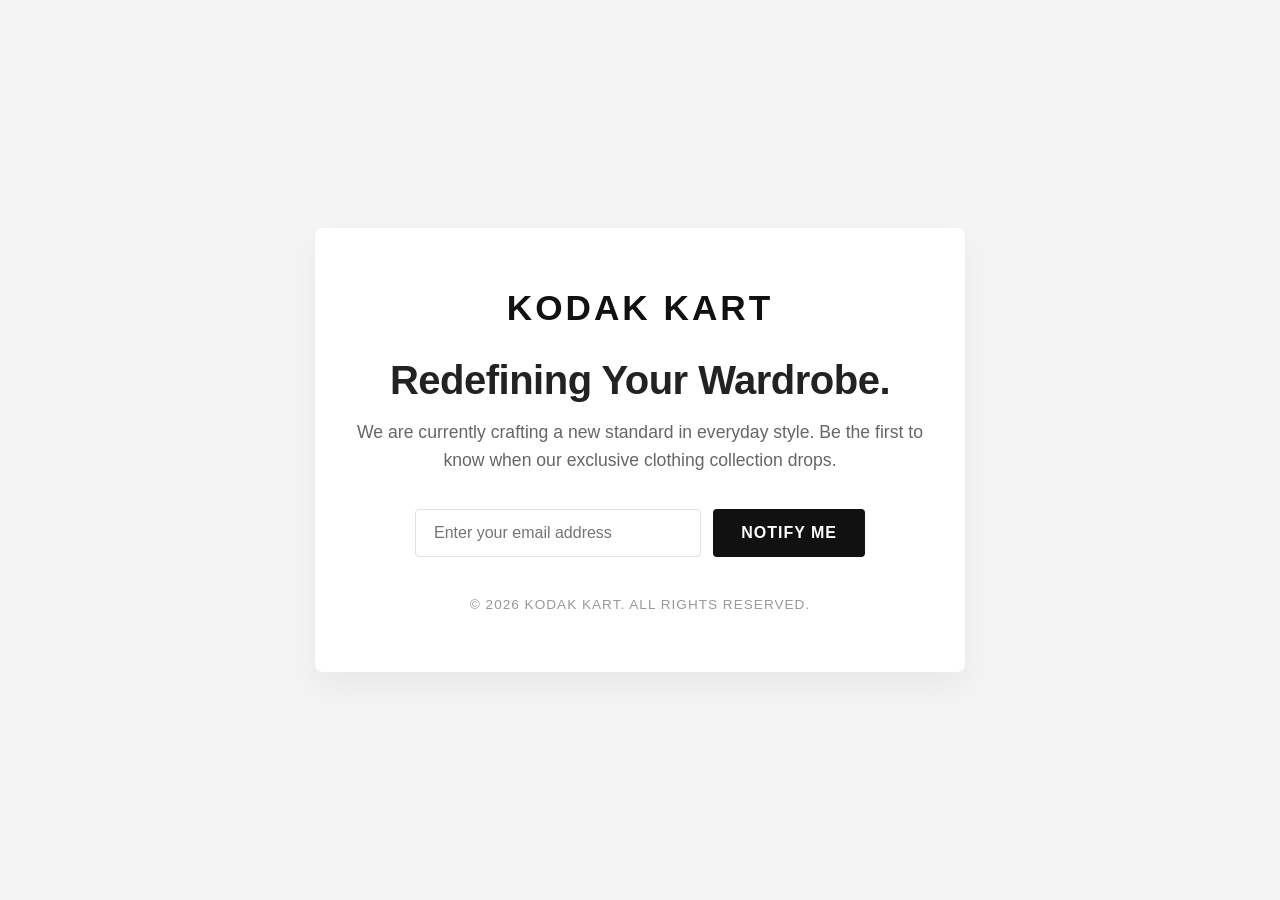
==== index.html @ a5965190 "Change" ====
<!DOCTYPE html>
<html lang="en">
<head>
    <meta charset="UTF-8">
    <meta name="viewport" content="width=device-width, initial-scale=1.0">
    <title>Kodak Kart | Coming Soon</title>
    <style>
        /* CSS Reset & Basics */
        * {
            margin: 0;
            padding: 0;
            box-sizing: border-box;
            font-family: 'Helvetica Neue', Arial, sans-serif;
        }

        body {
            height: 100vh;
            display: flex;
            flex-direction: column;
            justify-content: center;
            align-items: center;
            background-color: #f4f4f4;
            color: #222;
            text-align: center;
            padding: 20px;
        }

        /* Main Container */
        .container {
            max-width: 650px;
            background: #ffffff;
            padding: 60px 40px;
            border-radius: 8px;
            box-shadow: 0 15px 35px rgba(0,0,0,0.05);
        }

        /* Logo Placeholder */
        .logo {
            font-size: 2.2rem;
            font-weight: 800;
            letter-spacing: 3px;
            text-transform: uppercase;
            margin-bottom: 30px;
            color: #111;
        }

        /* Image Logo (Hidden by default until you have one) */
        .logo-img {
            display: none; /* Change to block when logo is ready */
            max-width: 200px;
            margin: 0 auto 30px auto;
        }

        /* Typography */
        h1 {
            font-size: 2.5rem;
            margin-bottom: 15px;
            font-weight: 700;
            letter-spacing: -0.5px;
        }

        p {
            font-size: 1.1rem;
            color: #666;
            line-height: 1.6;
            margin-bottom: 35px;
        }

        /* Notify Form */
        .notify-form {
            display: flex;
            flex-direction: column;
            gap: 12px;
            max-width: 450px;
            margin: 0 auto;
        }

        @media (min-width: 480px) {
            .notify-form {
                flex-direction: row;
            }
        }

        input[type="email"] {
            flex: 1;
            padding: 14px 18px;
            border: 1px solid #e0e0e0;
            border-radius: 4px;
            font-size: 1rem;
            outline: none;
            transition: border-color 0.3s ease;
        }

        input[type="email"]:focus {
            border-color: #111;
        }

        button {
            padding: 14px 28px;
            background-color: #111;
            color: #fff;
            border: none;
            border-radius: 4px;
            font-size: 1rem;
            font-weight: 600;
            cursor: pointer;
            text-transform: uppercase;
            letter-spacing: 1px;
            transition: background-color 0.3s ease, transform 0.1s ease;
        }

        button:hover {
            background-color: #333;
        }
        
        button:active {
            transform: scale(0.98);
        }

        /* Footer/Social */
        .footer {
            margin-top: 40px;
            font-size: 0.85rem;
            color: #999;
            text-transform: uppercase;
            letter-spacing: 1px;
        }
    </style>
</head>
<body>

    <div class="container">
        <!-- Replace the div below with an <img> tag when your logo is ready -->
        <div class="logo">KODAK KART</div>
        <!-- <img src="your-logo.png" alt="Kodak Kart Logo" class="logo-img"> -->
        
        <h1>Redefining Your Wardrobe.</h1>
        <p>We are currently crafting a new standard in everyday style. Be the first to know when our exclusive clothing collection drops.</p>
        
        <form class="notify-form" action="#" method="POST" onsubmit="event.preventDefault(); alert('Thank you! We will notify you when we launch.');">
            <input type="email" placeholder="Enter your email address" required>
            <button type="submit">Notify Me</button>
        </form>
        
        <div class="footer">
            &copy; 2026 Kodak Kart. All rights reserved.
        </div>
    </div>

</body>
</html>
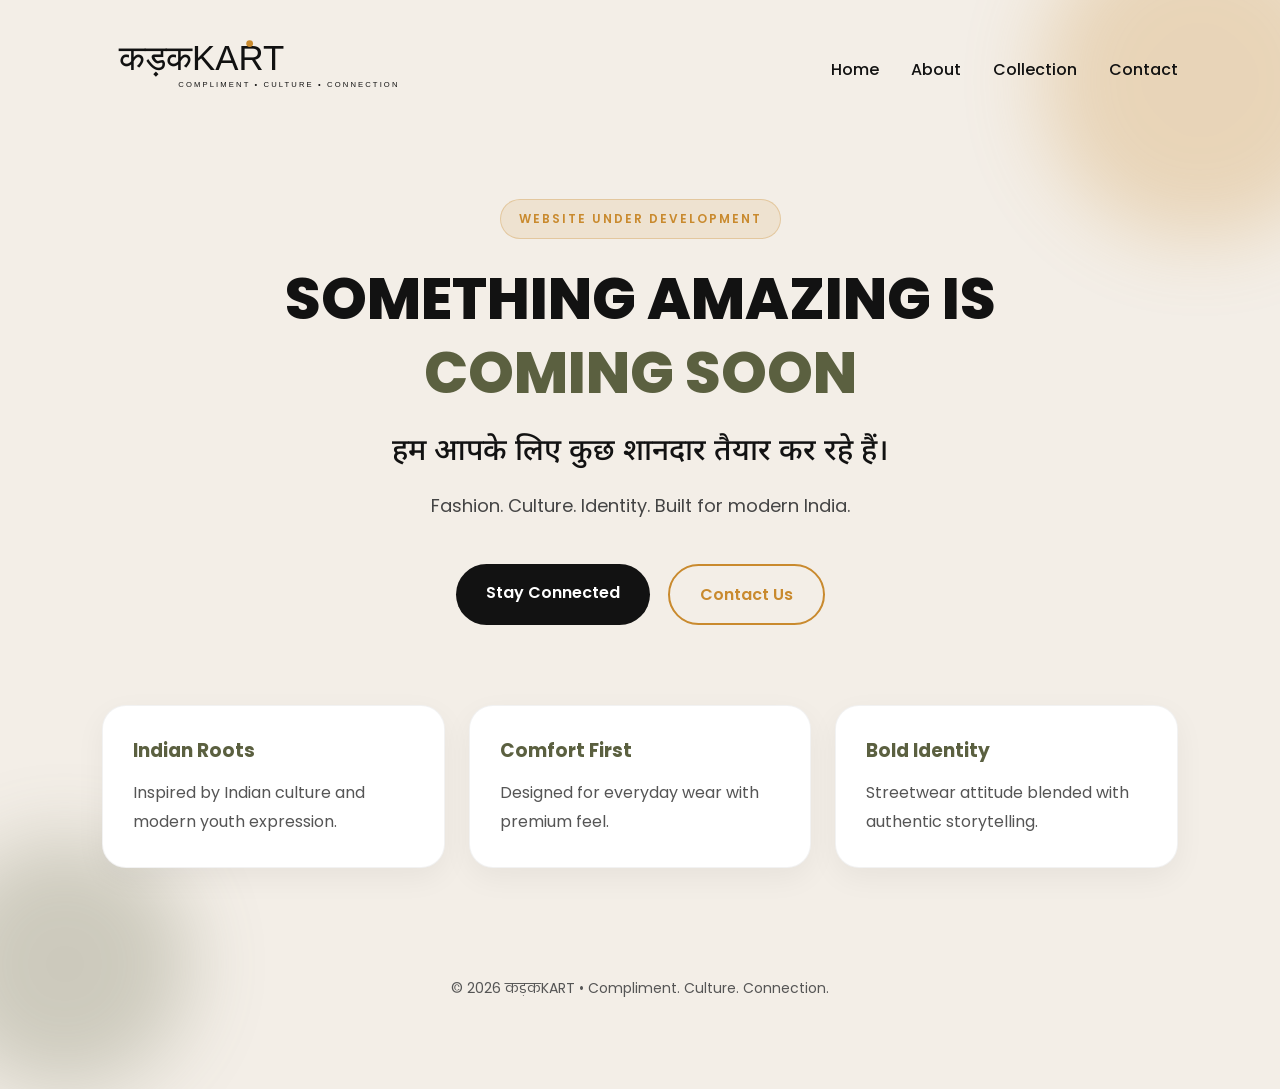
==== commit 0ea1fe12: "Add files via upload" ====
--- a/index.html
+++ b/index.html
@@ -1,151 +1,77 @@
+
 <!DOCTYPE html>
 <html lang="en">
 <head>
-    <meta charset="UTF-8">
-    <meta name="viewport" content="width=device-width, initial-scale=1.0">
-    <title>Kodak Kart | Coming Soon</title>
-    <style>
-        /* CSS Reset & Basics */
-        * {
-            margin: 0;
-            padding: 0;
-            box-sizing: border-box;
-            font-family: 'Helvetica Neue', Arial, sans-serif;
-        }
-
-        body {
-            height: 100vh;
-            display: flex;
-            flex-direction: column;
-            justify-content: center;
-            align-items: center;
-            background-color: #f4f4f4;
-            color: #222;
-            text-align: center;
-            padding: 20px;
-        }
-
-        /* Main Container */
-        .container {
-            max-width: 650px;
-            background: #ffffff;
-            padding: 60px 40px;
-            border-radius: 8px;
-            box-shadow: 0 15px 35px rgba(0,0,0,0.05);
-        }
-
-        /* Logo Placeholder */
-        .logo {
-            font-size: 2.2rem;
-            font-weight: 800;
-            letter-spacing: 3px;
-            text-transform: uppercase;
-            margin-bottom: 30px;
-            color: #111;
-        }
-
-        /* Image Logo (Hidden by default until you have one) */
-        .logo-img {
-            display: none; /* Change to block when logo is ready */
-            max-width: 200px;
-            margin: 0 auto 30px auto;
-        }
-
-        /* Typography */
-        h1 {
-            font-size: 2.5rem;
-            margin-bottom: 15px;
-            font-weight: 700;
-            letter-spacing: -0.5px;
-        }
-
-        p {
-            font-size: 1.1rem;
-            color: #666;
-            line-height: 1.6;
-            margin-bottom: 35px;
-        }
-
-        /* Notify Form */
-        .notify-form {
-            display: flex;
-            flex-direction: column;
-            gap: 12px;
-            max-width: 450px;
-            margin: 0 auto;
-        }
-
-        @media (min-width: 480px) {
-            .notify-form {
-                flex-direction: row;
-            }
-        }
-
-        input[type="email"] {
-            flex: 1;
-            padding: 14px 18px;
-            border: 1px solid #e0e0e0;
-            border-radius: 4px;
-            font-size: 1rem;
-            outline: none;
-            transition: border-color 0.3s ease;
-        }
-
-        input[type="email"]:focus {
-            border-color: #111;
-        }
-
-        button {
-            padding: 14px 28px;
-            background-color: #111;
-            color: #fff;
-            border: none;
-            border-radius: 4px;
-            font-size: 1rem;
-            font-weight: 600;
-            cursor: pointer;
-            text-transform: uppercase;
-            letter-spacing: 1px;
-            transition: background-color 0.3s ease, transform 0.1s ease;
-        }
-
-        button:hover {
-            background-color: #333;
-        }
-        
-        button:active {
-            transform: scale(0.98);
-        }
-
-        /* Footer/Social */
-        .footer {
-            margin-top: 40px;
-            font-size: 0.85rem;
-            color: #999;
-            text-transform: uppercase;
-            letter-spacing: 1px;
-        }
-    </style>
+    <meta charset="UTF-8" />
+    <meta name="viewport" content="width=device-width, initial-scale=1.0"/>
+    <title>कड़कKART | Coming Soon</title>
+    <link rel="stylesheet" href="style.css"/>
+    <link rel="preconnect" href="https://fonts.googleapis.com">
+    <link rel="preconnect" href="https://fonts.gstatic.com" crossorigin>
+    <link href="https://fonts.googleapis.com/css2?family=Poppins:wght@300;400;500;600;700;800&family=Noto+Sans+Devanagari:wght@400;500;700&display=swap" rel="stylesheet">
 </head>
 <body>
 
-    <div class="container">
-        <!-- Replace the div below with an <img> tag when your logo is ready -->
-        <div class="logo">KODAK KART</div>
-        <!-- <img src="your-logo.png" alt="Kodak Kart Logo" class="logo-img"> -->
-        
-        <h1>Redefining Your Wardrobe.</h1>
-        <p>We are currently crafting a new standard in everyday style. Be the first to know when our exclusive clothing collection drops.</p>
-        
-        <form class="notify-form" action="#" method="POST" onsubmit="event.preventDefault(); alert('Thank you! We will notify you when we launch.');">
-            <input type="email" placeholder="Enter your email address" required>
-            <button type="submit">Notify Me</button>
-        </form>
-        
-        <div class="footer">
-            &copy; 2026 Kodak Kart. All rights reserved.
+    <div class="bg-circle one"></div>
+    <div class="bg-circle two"></div>
+
+    <header>
+        <div class="logo-area">
+            <img src="logo.svg" alt="KadakKart Logo" class="logo">
         </div>
-    </div>
+
+        <nav>
+            <a href="#">Home</a>
+            <a href="#">About</a>
+            <a href="#">Collection</a>
+            <a href="#">Contact</a>
+        </nav>
+    </header>
+
+    <main class="hero">
+
+        <div class="badge">WEBSITE UNDER DEVELOPMENT</div>
+
+        <h1>
+            SOMETHING AMAZING IS
+            <span>COMING SOON</span>
+        </h1>
+
+        <p class="hindi">
+            हम आपके लिए कुछ शानदार तैयार कर रहे हैं।
+        </p>
+
+        <p class="subtext">
+            Fashion. Culture. Identity. Built for modern India.
+        </p>
+
+        <div class="cta-group">
+            <a href="#" class="btn-primary">Stay Connected</a>
+            <a href="mailto:hello@kadakkart.com" class="btn-secondary">Contact Us</a>
+        </div>
+
+        <section class="features">
+            <div class="feature-card">
+                <h3>Indian Roots</h3>
+                <p>Inspired by Indian culture and modern youth expression.</p>
+            </div>
+
+            <div class="feature-card">
+                <h3>Comfort First</h3>
+                <p>Designed for everyday wear with premium feel.</p>
+            </div>
+
+            <div class="feature-card">
+                <h3>Bold Identity</h3>
+                <p>Streetwear attitude blended with authentic storytelling.</p>
+            </div>
+        </section>
+
+    </main>
+
+    <footer>
+        © 2026 कड़कKART • Compliment. Culture. Connection.
+    </footer>
 
 </body>
 </html>
--- a/style.css
+++ b/style.css
@@ -0,0 +1,237 @@
+
+:root{
+    --cream:#F3EEE7;
+    --black:#121212;
+    --gold:#C98A2E;
+    --olive:#5B6040;
+    --sand:#D9BE97;
+    --soft:#E8DDD1;
+}
+
+*{
+    margin:0;
+    padding:0;
+    box-sizing:border-box;
+}
+
+body{
+    font-family:'Poppins', sans-serif;
+    background:var(--cream);
+    color:var(--black);
+    min-height:100vh;
+    overflow-x:hidden;
+    position:relative;
+}
+
+.bg-circle{
+    position:absolute;
+    border-radius:50%;
+    filter:blur(40px);
+    opacity:0.25;
+    z-index:0;
+}
+
+.one{
+    width:320px;
+    height:320px;
+    background:var(--gold);
+    top:-80px;
+    right:-80px;
+}
+
+.two{
+    width:250px;
+    height:250px;
+    background:var(--olive);
+    bottom:-60px;
+    left:-60px;
+}
+
+header{
+    width:100%;
+    padding:30px 8%;
+    display:flex;
+    justify-content:space-between;
+    align-items:center;
+    position:relative;
+    z-index:2;
+}
+
+.logo{
+    height:72px;
+}
+
+nav{
+    display:flex;
+    gap:32px;
+}
+
+nav a{
+    text-decoration:none;
+    color:var(--black);
+    font-weight:500;
+    transition:0.3s;
+}
+
+nav a:hover{
+    color:var(--gold);
+}
+
+.hero{
+    position:relative;
+    z-index:2;
+    text-align:center;
+    padding:60px 8% 80px;
+}
+
+.badge{
+    display:inline-block;
+    padding:10px 18px;
+    background:rgba(201,138,46,0.12);
+    border:1px solid rgba(201,138,46,0.3);
+    border-radius:999px;
+    color:var(--gold);
+    letter-spacing:2px;
+    font-size:12px;
+    font-weight:600;
+    margin-bottom:28px;
+}
+
+.hero h1{
+    font-size:58px;
+    line-height:1.1;
+    font-weight:800;
+    max-width:900px;
+    margin:auto;
+}
+
+.hero h1 span{
+    display:block;
+    color:var(--olive);
+    margin-top:10px;
+}
+
+.hindi{
+    margin-top:28px;
+    font-family:'Noto Sans Devanagari', sans-serif;
+    font-size:30px;
+    font-weight:500;
+}
+
+.subtext{
+    max-width:700px;
+    margin:18px auto 0;
+    font-size:18px;
+    color:#444;
+    line-height:1.8;
+}
+
+.cta-group{
+    margin-top:42px;
+    display:flex;
+    justify-content:center;
+    gap:18px;
+    flex-wrap:wrap;
+}
+
+.btn-primary,
+.btn-secondary{
+    padding:16px 30px;
+    border-radius:999px;
+    text-decoration:none;
+    font-weight:600;
+    transition:0.3s;
+}
+
+.btn-primary{
+    background:var(--black);
+    color:white;
+}
+
+.btn-primary:hover{
+    transform:translateY(-2px);
+}
+
+.btn-secondary{
+    border:2px solid var(--gold);
+    color:var(--gold);
+}
+
+.btn-secondary:hover{
+    background:var(--gold);
+    color:white;
+}
+
+.features{
+    margin-top:80px;
+    display:grid;
+    grid-template-columns:repeat(auto-fit,minmax(240px,1fr));
+    gap:24px;
+}
+
+.feature-card{
+    background:white;
+    border:1px solid rgba(0,0,0,0.05);
+    border-radius:24px;
+    padding:30px;
+    text-align:left;
+    box-shadow:0 10px 30px rgba(0,0,0,0.05);
+}
+
+.feature-card h3{
+    margin-bottom:14px;
+    color:var(--olive);
+}
+
+.feature-card p{
+    line-height:1.8;
+    color:#555;
+}
+
+footer{
+    padding:30px;
+    text-align:center;
+    font-size:14px;
+    color:#555;
+}
+
+@media(max-width:900px){
+
+    header{
+        flex-direction:column;
+        gap:20px;
+    }
+
+    nav{
+        flex-wrap:wrap;
+        justify-content:center;
+        gap:18px;
+    }
+
+    .hero h1{
+        font-size:42px;
+    }
+
+    .hindi{
+        font-size:24px;
+    }
+}
+
+@media(max-width:600px){
+
+    .hero h1{
+        font-size:34px;
+    }
+
+    .logo{
+        height:60px;
+    }
+
+    .subtext{
+        font-size:16px;
+    }
+
+    .hindi{
+        font-size:20px;
+    }
+}
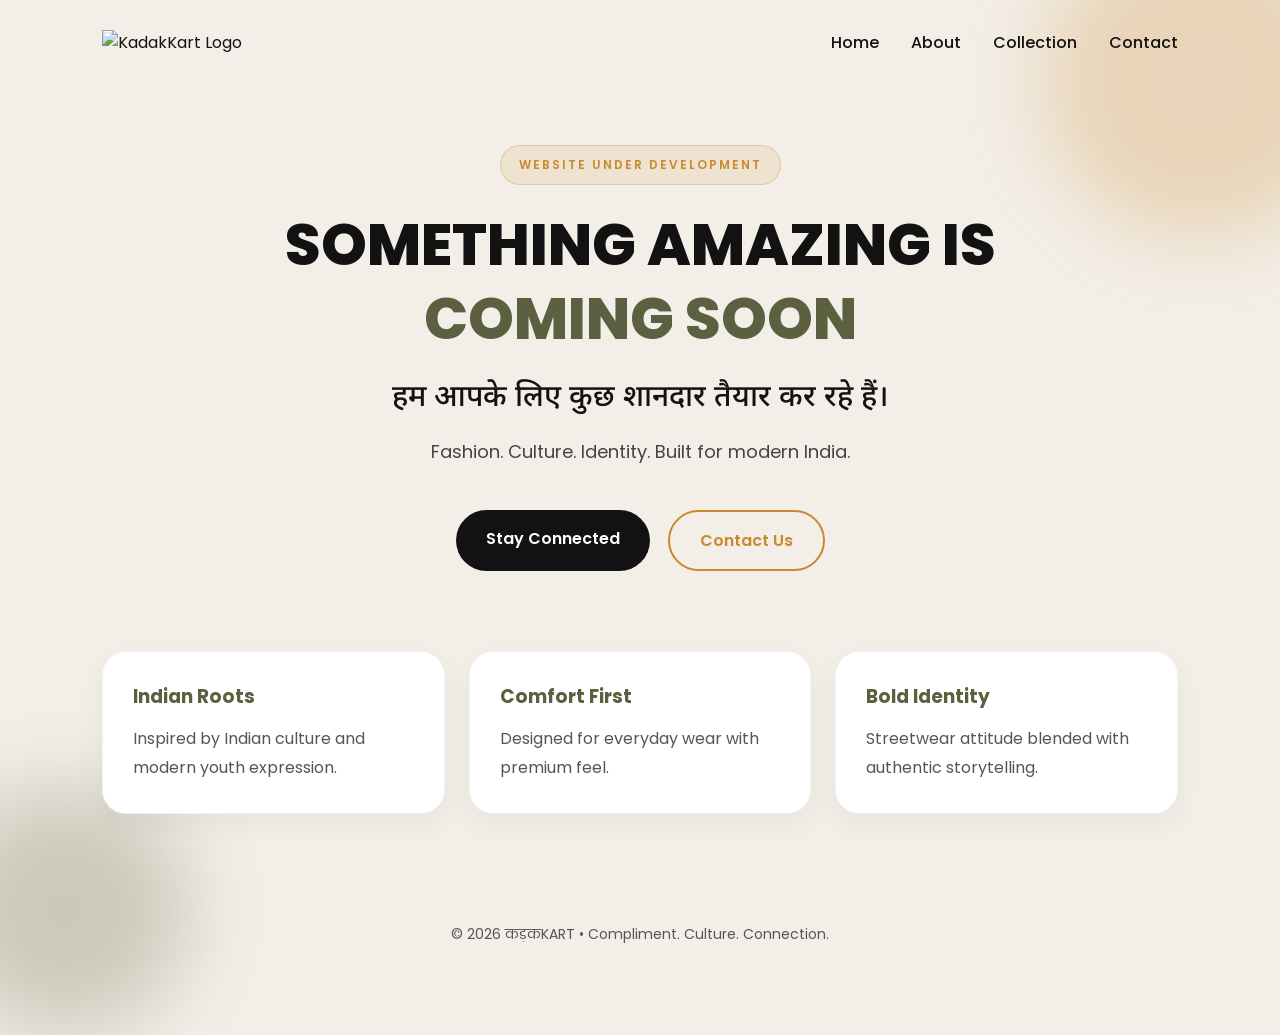
==== commit 7e0f881c: "Logo change" ====
--- a/index.html
+++ b/index.html
@@ -17,7 +17,7 @@
 
     <header>
         <div class="logo-area">
-            <img src="logo.svg" alt="KadakKart Logo" class="logo">
+            <img src="logo.PNG" alt="KadakKart Logo" class="logo">
         </div>
 
         <nav>
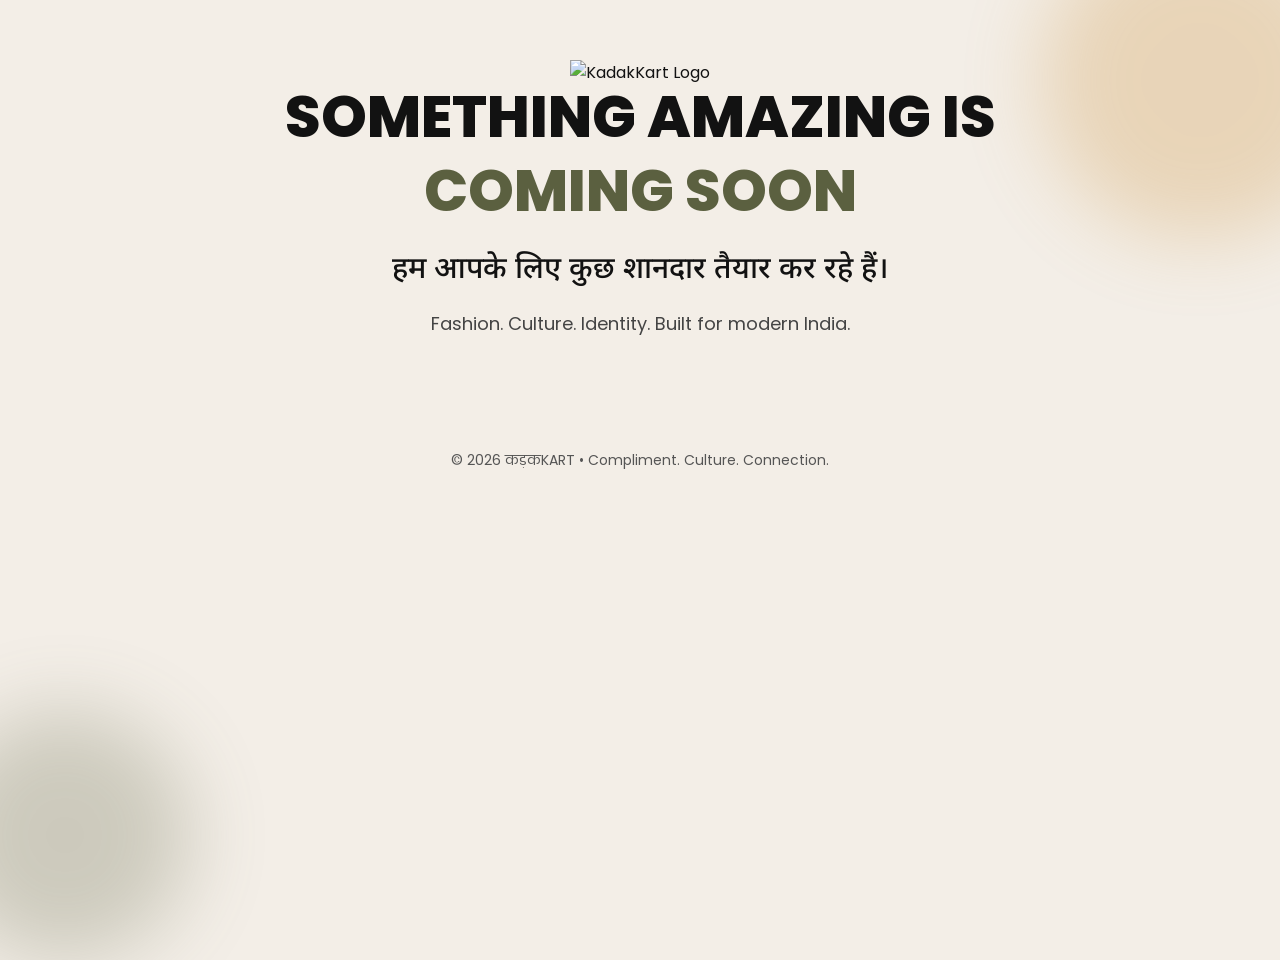
==== commit 260c2b36: "Refactor index.html to simplify structure" ====
--- a/index.html
+++ b/index.html
@@ -1,71 +1,43 @@
-
 <!DOCTYPE html>
 <html lang="en">
 <head>
     <meta charset="UTF-8" />
     <meta name="viewport" content="width=device-width, initial-scale=1.0"/>
     <title>कड़कKART | Coming Soon</title>
+
     <link rel="stylesheet" href="style.css"/>
+
     <link rel="preconnect" href="https://fonts.googleapis.com">
     <link rel="preconnect" href="https://fonts.gstatic.com" crossorigin>
+
     <link href="https://fonts.googleapis.com/css2?family=Poppins:wght@300;400;500;600;700;800&family=Noto+Sans+Devanagari:wght@400;500;700&display=swap" rel="stylesheet">
 </head>
+
 <body>
 
     <div class="bg-circle one"></div>
     <div class="bg-circle two"></div>
 
-    <header>
-        <div class="logo-area">
-            <img src="logo.PNG" alt="KadakKart Logo" class="logo">
-        </div>
-
-        <nav>
-            <a href="#">Home</a>
-            <a href="#">About</a>
-            <a href="#">Collection</a>
-            <a href="#">Contact</a>
-        </nav>
-    </header>
-
     <main class="hero">
 
-        <div class="badge">WEBSITE UNDER DEVELOPMENT</div>
+        <img src="Logo(1).png" alt="KadakKart Logo" class="logo">
 
-        <h1>
-            SOMETHING AMAZING IS
-            <span>COMING SOON</span>
-        </h1>
+        <div class="content">
 
-        <p class="hindi">
-            हम आपके लिए कुछ शानदार तैयार कर रहे हैं।
-        </p>
+            <h1>
+                SOMETHING AMAZING IS
+                <span>COMING SOON</span>
+            </h1>
 
-        <p class="subtext">
-            Fashion. Culture. Identity. Built for modern India.
-        </p>
+            <p class="hindi">
+                हम आपके लिए कुछ शानदार तैयार कर रहे हैं।
+            </p>
 
-        <div class="cta-group">
-            <a href="#" class="btn-primary">Stay Connected</a>
-            <a href="mailto:hello@kadakkart.com" class="btn-secondary">Contact Us</a>
+            <p class="subtext">
+                Fashion. Culture. Identity. Built for modern India.
+            </p>
+
         </div>
-
-        <section class="features">
-            <div class="feature-card">
-                <h3>Indian Roots</h3>
-                <p>Inspired by Indian culture and modern youth expression.</p>
-            </div>
-
-            <div class="feature-card">
-                <h3>Comfort First</h3>
-                <p>Designed for everyday wear with premium feel.</p>
-            </div>
-
-            <div class="feature-card">
-                <h3>Bold Identity</h3>
-                <p>Streetwear attitude blended with authentic storytelling.</p>
-            </div>
-        </section>
 
     </main>
 
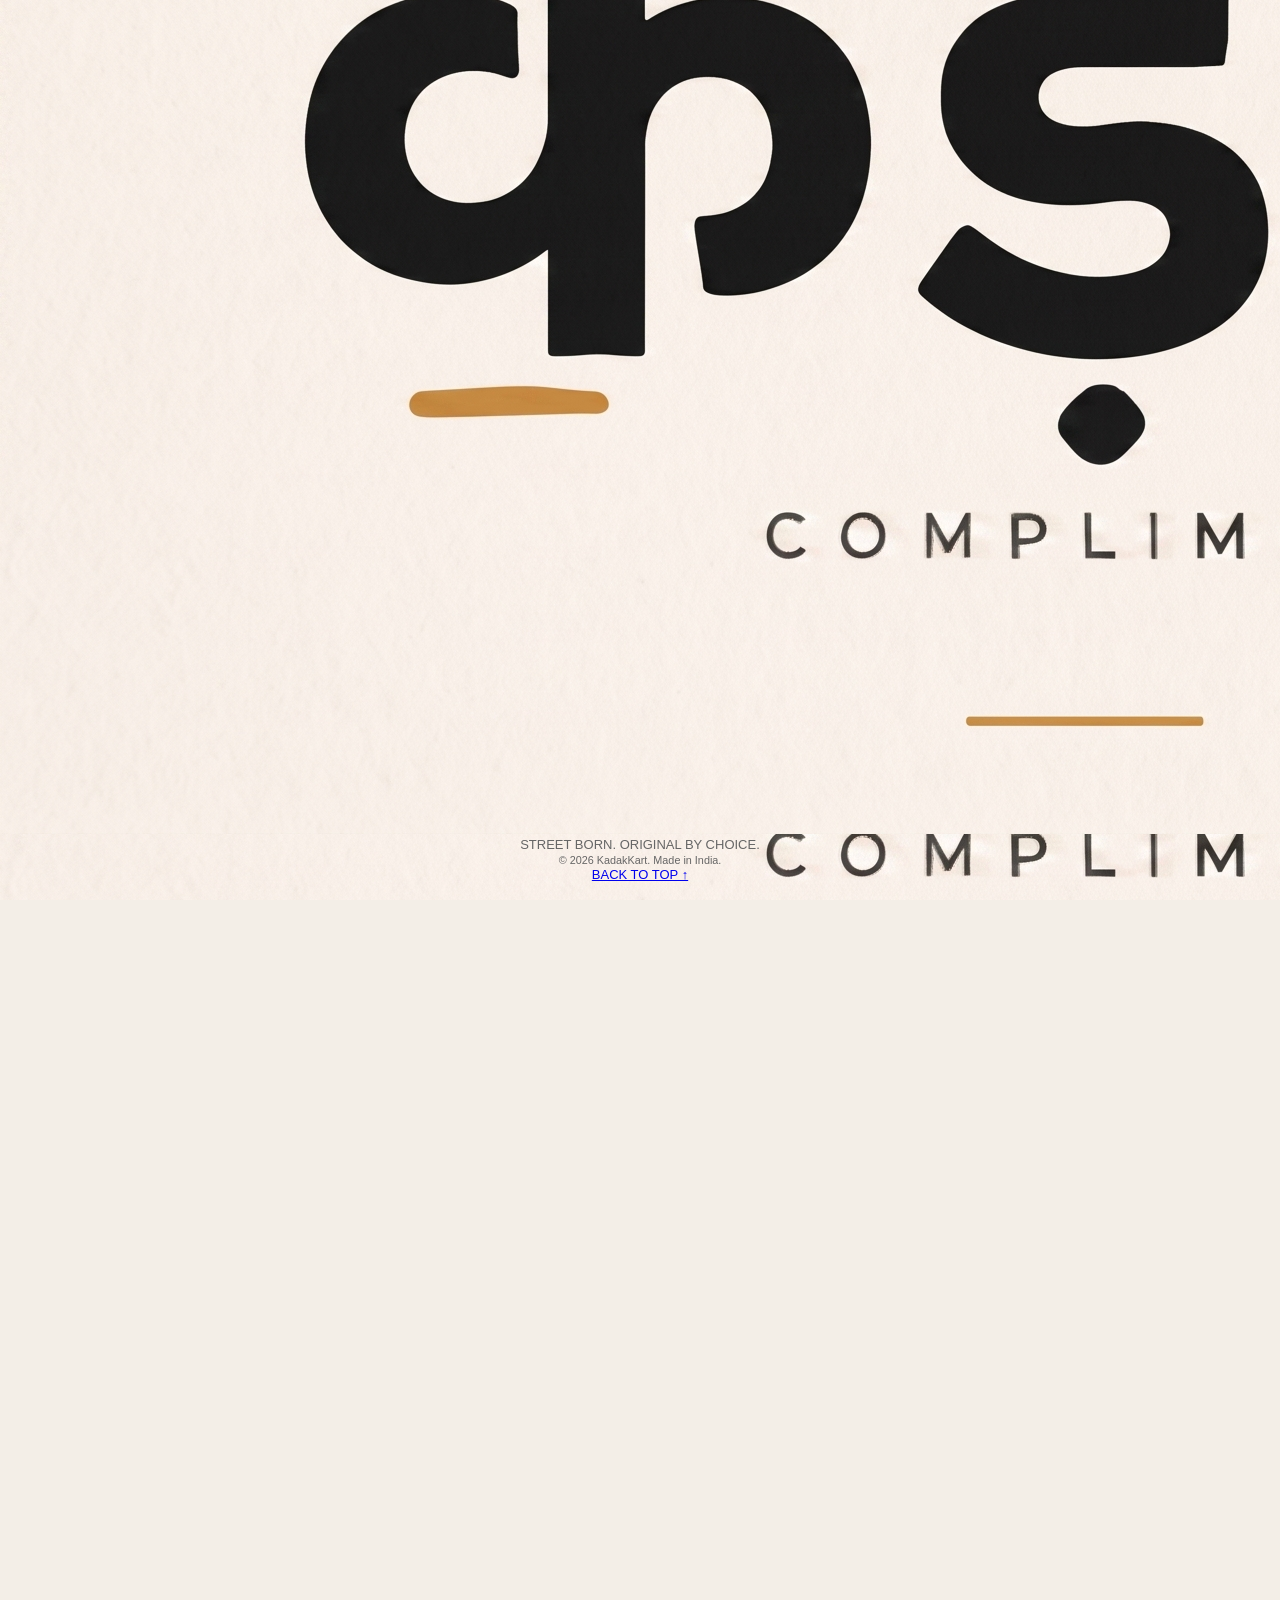
==== commit 91915eea: "Redesign homepage for KadakKart" ====
--- a/index.html
+++ b/index.html
@@ -1,49 +1,88 @@
 <!DOCTYPE html>
 <html lang="en">
 <head>
-    <meta charset="UTF-8" />
-    <meta name="viewport" content="width=device-width, initial-scale=1.0"/>
-    <title>कड़कKART | Coming Soon</title>
+  <meta charset="UTF-8" />
+  <meta name="viewport" content="width=device-width, initial-scale=1.0" />
+  <meta name="description" content="KadakKart — 100% cotton everyday T-shirts. Basic. But never boring." />
+  <title>KadakKart | Basic. But Never Boring.</title>
+  <link rel="stylesheet" href="style.css" />
+  <link rel="preconnect" href="https://fonts.googleapis.com" />
+  <link rel="preconnect" href="https://fonts.gstatic.com" crossorigin />
+  <link href="https://fonts.googleapis.com/css2?family=DM+Sans:wght@400;500;600;700&family=Manrope:wght@400;500;600;700;800&display=swap" rel="stylesheet" />
+</head>
+<body>
+  <header class="site-header">
+    <a class="brand" href="#top" aria-label="KadakKart home">
+      <img src="Logo(1).png" alt="KadakKart" />
+    </a>
+    <nav class="nav" aria-label="Main navigation">
+      <a href="#shop">Shop</a>
+      <a href="#story">Our Story</a>
+      <a href="#quality">Quality</a>
+    </nav>
+    <a class="header-cta" href="#shop">SHOP NOW <span>↗</span></a>
+  </header>
 
-    <link rel="stylesheet" href="style.css"/>
+  <main id="top">
+    <section class="hero">
+      <div class="hero-copy">
+        <p class="eyebrow">100% COTTON · 180 GSM · BIOWASHED</p>
+        <h1>BASIC.<br /><em>BUT NEVER</em><br />BORING.</h1>
+        <p class="hero-text">Everyday T-shirts made for people who like their basics with a little more <strong>kadak.</strong></p>
+        <a class="button" href="#shop">EXPLORE THE DROP <span>↗</span></a>
+      </div>
 
-    <link rel="preconnect" href="https://fonts.googleapis.com">
-    <link rel="preconnect" href="https://fonts.gstatic.com" crossorigin>
+      <div class="hero-art" aria-label="KadakKart T-shirt visual">
+        <div class="stamp">K</div>
+        <div class="shirt-shadow"></div>
+        <div class="shirt">
+          <div class="shirt-neck"></div>
+          <div class="shirt-print">KADAK<br /><small>EVERYDAY</small></div>
+        </div>
+        <p class="art-note">STREET BORN.<br /><strong>ORIGINAL BY CHOICE.</strong></p>
+      </div>
+    </section>
 
-    <link href="https://fonts.googleapis.com/css2?family=Poppins:wght@300;400;500;600;700;800&family=Noto+Sans+Devanagari:wght@400;500;700&display=swap" rel="stylesheet">
-</head>
+    <section class="ticker" aria-label="Brand statement">
+      <span>STAY KADAK.</span><span>STAY KADAK.</span><span>STAY KADAK.</span><span>STAY KADAK.</span>
+    </section>
 
-<body>
+    <section class="intro" id="story">
+      <p class="eyebrow">THE KADAK IDEA</p>
+      <h2>We make the T-shirt<br /><em>you reach for every day.</em></h2>
+      <p>Good cotton. Good weight. A better fit. No unnecessary fuss. KadakKart is built around the idea that an everyday basic should feel anything but ordinary.</p>
+    </section>
 
-    <div class="bg-circle one"></div>
-    <div class="bg-circle two"></div>
+    <section class="shop" id="shop">
+      <div class="section-head">
+        <div>
+          <p class="eyebrow">THE FIRST DROP</p>
+          <h2>Built to be worn.<br /><em>Built to last.</em></h2>
+        </div>
+        <p class="section-note">Your first KadakKart collection is coming soon.</p>
+      </div>
+      <div class="cards">
+        <article class="card card-black"><span>01</span><div class="mini-shirt"></div><h3>THE BLACK</h3><p>Clean. Sharp. Kadak.</p></article>
+        <article class="card card-cream"><span>02</span><div class="mini-shirt"></div><h3>THE CREAM</h3><p>Easy. Everyday. Essential.</p></article>
+        <article class="card card-olive"><span>03</span><div class="mini-shirt"></div><h3>THE OLIVE</h3><p>Quiet colour. Loud character.</p></article>
+      </div>
+    </section>
 
-    <main class="hero">
+    <section class="quality" id="quality">
+      <div><p class="eyebrow">WHY KADAK</p><h2>Nothing extra.<br /><em>Nothing compromised.</em></h2></div>
+      <div class="quality-grid">
+        <div><strong>100%</strong><span>COMBED COTTON</span></div>
+        <div><strong>180</strong><span>GSM WEIGHT</span></div>
+        <div><strong>BIO</strong><span>WASH FINISH</span></div>
+        <div><strong>01</strong><span>HELL OF A TEE</span></div>
+      </div>
+    </section>
+  </main>
 
-        <img src="Logo(1).png" alt="KadakKart Logo" class="logo">
-
-        <div class="content">
-
-            <h1>
-                SOMETHING AMAZING IS
-                <span>COMING SOON</span>
-            </h1>
-
-            <p class="hindi">
-                हम आपके लिए कुछ शानदार तैयार कर रहे हैं।
-            </p>
-
-            <p class="subtext">
-                Fashion. Culture. Identity. Built for modern India.
-            </p>
-
-        </div>
-
-    </main>
-
-    <footer>
-        © 2026 कड़कKART • Compliment. Culture. Connection.
-    </footer>
-
+  <footer class="site-footer">
+    <div><img src="Logo(1).png" alt="KadakKart" /></div>
+    <div><p>STREET BORN. ORIGINAL BY CHOICE.</p><small>© 2026 KadakKart. Made in India.</small></div>
+    <a href="#top">BACK TO TOP ↑</a>
+  </footer>
 </body>
 </html>
--- a/style.css
+++ b/style.css
@@ -1,4 +1,3 @@
-
 :root{
     --cream:#F3EEE7;
     --black:#121212;
@@ -14,20 +13,25 @@
     box-sizing:border-box;
 }
 
+html,
+body{
+    width:100%;
+    height:100%;
+    overflow:hidden;
+}
+
 body{
     font-family:'Poppins', sans-serif;
     background:var(--cream);
     color:var(--black);
-    min-height:100vh;
-    overflow-x:hidden;
     position:relative;
 }
 
 .bg-circle{
     position:absolute;
     border-radius:50%;
-    filter:blur(40px);
-    opacity:0.25;
+    filter:blur(60px);
+    opacity:0.18;
     z-index:0;
 }
 
@@ -35,74 +39,53 @@
     width:320px;
     height:320px;
     background:var(--gold);
-    top:-80px;
-    right:-80px;
+    top:-120px;
+    right:-120px;
 }
 
 .two{
-    width:250px;
-    height:250px;
+    width:280px;
+    height:280px;
     background:var(--olive);
-    bottom:-60px;
-    left:-60px;
+    bottom:-120px;
+    left:-120px;
 }
 
-header{
+.hero{
     width:100%;
-    padding:30px 8%;
+    height:100vh;
+
     display:flex;
-    justify-content:space-between;
+    flex-direction:column;
+    justify-content:center;
     align-items:center;
+
+    text-align:center;
+
+    padding:40px 20px;
+
     position:relative;
     z-index:2;
 }
 
 .logo{
-    height:72px;
+    width:min(90vw, 950px);
+    max-width:950px;
+
+    margin-bottom:40px;
+
+    object-fit:contain;
 }
 
-nav{
-    display:flex;
-    gap:32px;
-}
-
-nav a{
-    text-decoration:none;
-    color:var(--black);
-    font-weight:500;
-    transition:0.3s;
-}
-
-nav a:hover{
-    color:var(--gold);
-}
-
-.hero{
-    position:relative;
-    z-index:2;
-    text-align:center;
-    padding:60px 8% 80px;
-}
-
-.badge{
-    display:inline-block;
-    padding:10px 18px;
-    background:rgba(201,138,46,0.12);
-    border:1px solid rgba(201,138,46,0.3);
-    border-radius:999px;
-    color:var(--gold);
-    letter-spacing:2px;
-    font-size:12px;
-    font-weight:600;
-    margin-bottom:28px;
+.content{
+    max-width:900px;
 }
 
 .hero h1{
-    font-size:58px;
+    font-size:clamp(34px, 5vw, 70px);
     line-height:1.1;
     font-weight:800;
-    max-width:900px;
-    margin:auto;
+    letter-spacing:1px;
 }
 
 .hero h1 span{
@@ -112,126 +95,56 @@
 }
 
 .hindi{
-    margin-top:28px;
+    margin-top:26px;
+
     font-family:'Noto Sans Devanagari', sans-serif;
-    font-size:30px;
+
+    font-size:clamp(22px, 2vw, 34px);
+
     font-weight:500;
+
+    color:var(--black);
 }
 
 .subtext{
-    max-width:700px;
-    margin:18px auto 0;
-    font-size:18px;
-    color:#444;
-    line-height:1.8;
-}
+    margin-top:18px;
 
-.cta-group{
-    margin-top:42px;
-    display:flex;
-    justify-content:center;
-    gap:18px;
-    flex-wrap:wrap;
-}
+    font-size:clamp(15px, 1.2vw, 20px);
 
-.btn-primary,
-.btn-secondary{
-    padding:16px 30px;
-    border-radius:999px;
-    text-decoration:none;
-    font-weight:600;
-    transition:0.3s;
-}
+    color:#4d4d4d;
 
-.btn-primary{
-    background:var(--black);
-    color:white;
-}
-
-.btn-primary:hover{
-    transform:translateY(-2px);
-}
-
-.btn-secondary{
-    border:2px solid var(--gold);
-    color:var(--gold);
-}
-
-.btn-secondary:hover{
-    background:var(--gold);
-    color:white;
-}
-
-.features{
-    margin-top:80px;
-    display:grid;
-    grid-template-columns:repeat(auto-fit,minmax(240px,1fr));
-    gap:24px;
-}
-
-.feature-card{
-    background:white;
-    border:1px solid rgba(0,0,0,0.05);
-    border-radius:24px;
-    padding:30px;
-    text-align:left;
-    box-shadow:0 10px 30px rgba(0,0,0,0.05);
-}
-
-.feature-card h3{
-    margin-bottom:14px;
-    color:var(--olive);
-}
-
-.feature-card p{
-    line-height:1.8;
-    color:#555;
+    letter-spacing:1px;
 }
 
 footer{
-    padding:30px;
+    position:absolute;
+    bottom:18px;
+    left:0;
+
+    width:100%;
+
     text-align:center;
-    font-size:14px;
-    color:#555;
+
+    font-size:13px;
+
+    color:#666;
+
+    z-index:2;
 }
 
-@media(max-width:900px){
+@media(max-width:768px){
 
-    header{
-        flex-direction:column;
-        gap:20px;
+    .logo{
+        width:95vw;
+        margin-bottom:30px;
     }
 
-    nav{
-        flex-wrap:wrap;
-        justify-content:center;
-        gap:18px;
+    .hero{
+        padding:30px 18px;
     }
 
-    .hero h1{
-        font-size:42px;
-    }
-
-    .hindi{
-        font-size:24px;
+    footer{
+        font-size:11px;
+        bottom:12px;
     }
 }
-
-@media(max-width:600px){
-
-    .hero h1{
-        font-size:34px;
-    }
-
-    .logo{
-        height:60px;
-    }
-
-    .subtext{
-        font-size:16px;
-    }
-
-    .hindi{
-        font-size:20px;
-    }
-}
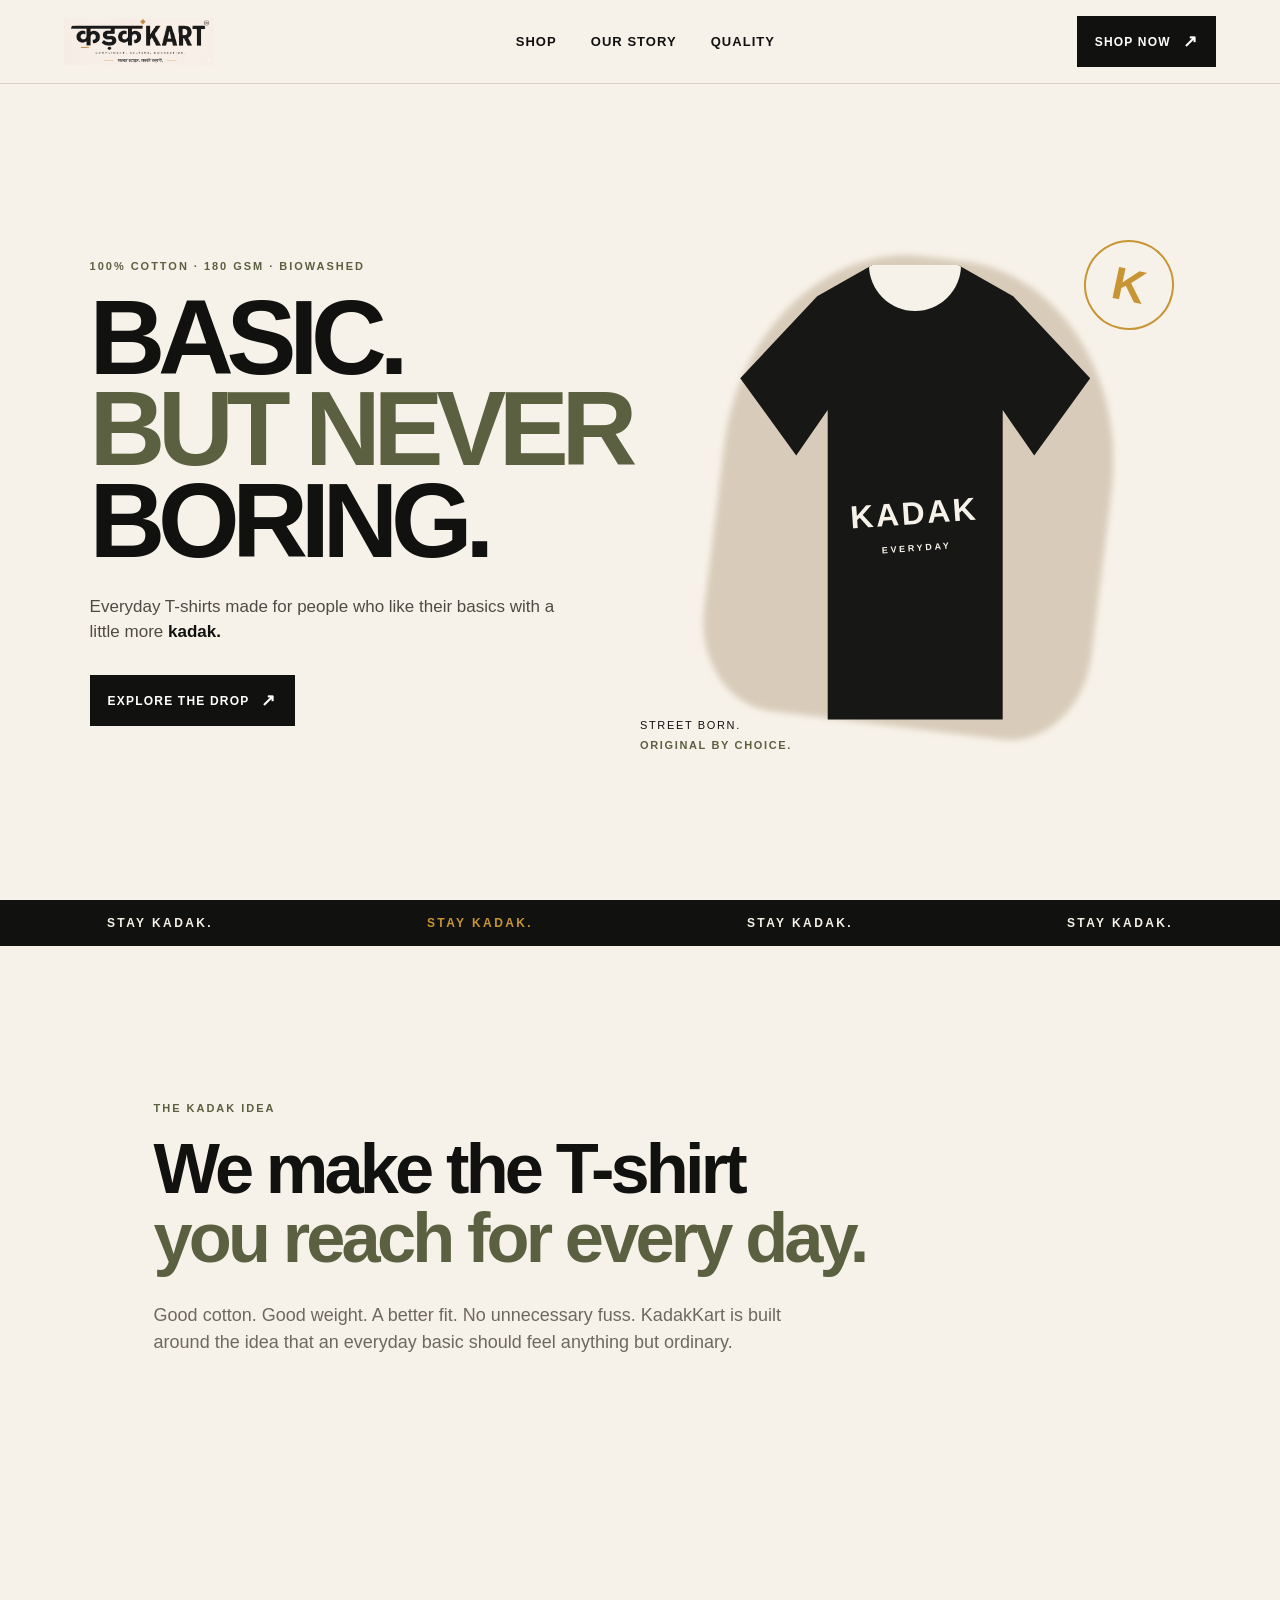
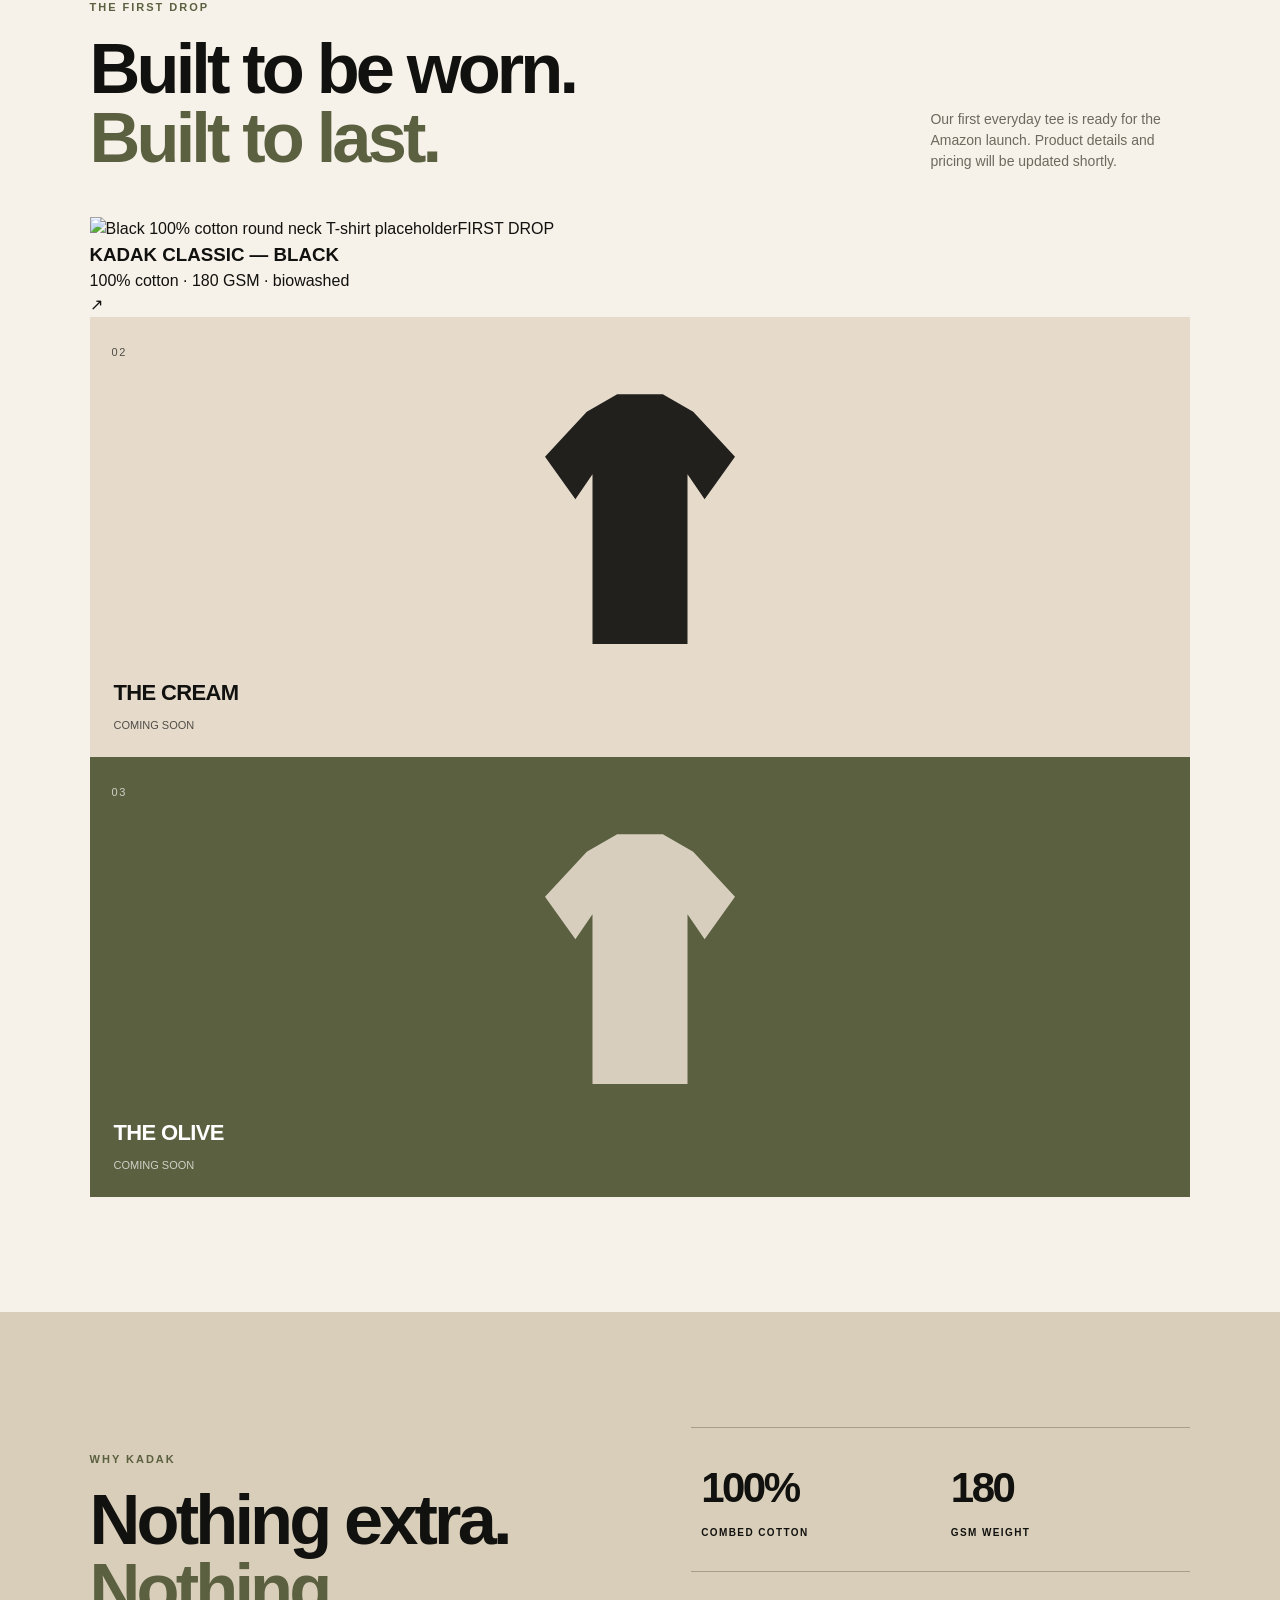
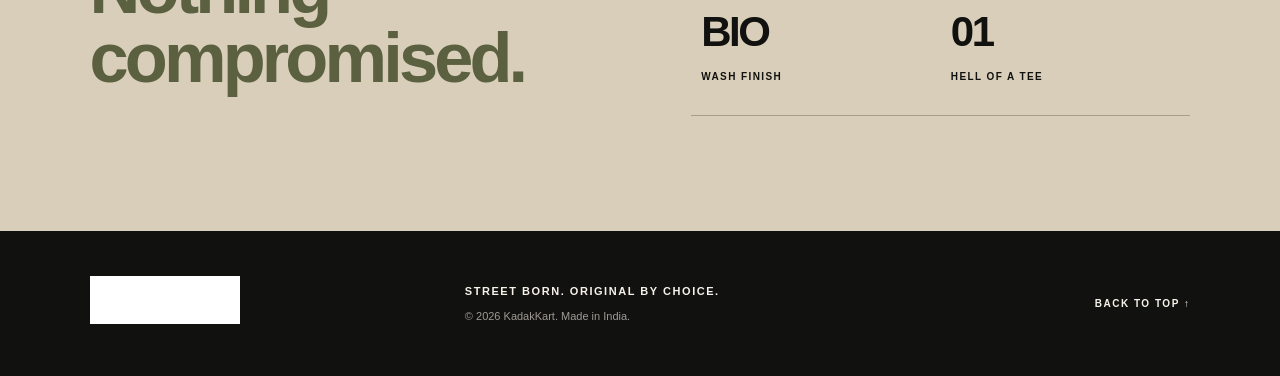
==== commit b290c715: "Add first product placeholder and Amazon-ready product card" ====
--- a/index.html
+++ b/index.html
@@ -12,14 +12,8 @@
 </head>
 <body>
   <header class="site-header">
-    <a class="brand" href="#top" aria-label="KadakKart home">
-      <img src="Logo(1).png" alt="KadakKart" />
-    </a>
-    <nav class="nav" aria-label="Main navigation">
-      <a href="#shop">Shop</a>
-      <a href="#story">Our Story</a>
-      <a href="#quality">Quality</a>
-    </nav>
+    <a class="brand" href="#top" aria-label="KadakKart home"><img src="Logo(1).png" alt="KadakKart" /></a>
+    <nav class="nav" aria-label="Main navigation"><a href="#shop">Shop</a><a href="#story">Our Story</a><a href="#quality">Quality</a></nav>
     <a class="header-cta" href="#shop">SHOP NOW <span>↗</span></a>
   </header>
 
@@ -31,21 +25,13 @@
         <p class="hero-text">Everyday T-shirts made for people who like their basics with a little more <strong>kadak.</strong></p>
         <a class="button" href="#shop">EXPLORE THE DROP <span>↗</span></a>
       </div>
-
       <div class="hero-art" aria-label="KadakKart T-shirt visual">
-        <div class="stamp">K</div>
-        <div class="shirt-shadow"></div>
-        <div class="shirt">
-          <div class="shirt-neck"></div>
-          <div class="shirt-print">KADAK<br /><small>EVERYDAY</small></div>
-        </div>
+        <div class="stamp">K</div><div class="shirt-shadow"></div><div class="shirt"><div class="shirt-neck"></div><div class="shirt-print">KADAK<br /><small>EVERYDAY</small></div></div>
         <p class="art-note">STREET BORN.<br /><strong>ORIGINAL BY CHOICE.</strong></p>
       </div>
     </section>
 
-    <section class="ticker" aria-label="Brand statement">
-      <span>STAY KADAK.</span><span>STAY KADAK.</span><span>STAY KADAK.</span><span>STAY KADAK.</span>
-    </section>
+    <section class="ticker"><span>STAY KADAK.</span><span>STAY KADAK.</span><span>STAY KADAK.</span><span>STAY KADAK.</span></section>
 
     <section class="intro" id="story">
       <p class="eyebrow">THE KADAK IDEA</p>
@@ -55,34 +41,25 @@
 
     <section class="shop" id="shop">
       <div class="section-head">
-        <div>
-          <p class="eyebrow">THE FIRST DROP</p>
-          <h2>Built to be worn.<br /><em>Built to last.</em></h2>
-        </div>
-        <p class="section-note">Your first KadakKart collection is coming soon.</p>
+        <div><p class="eyebrow">THE FIRST DROP</p><h2>Built to be worn.<br /><em>Built to last.</em></h2></div>
+        <p class="section-note">Our first everyday tee is ready for the Amazon launch. Product details and pricing will be updated shortly.</p>
       </div>
-      <div class="cards">
-        <article class="card card-black"><span>01</span><div class="mini-shirt"></div><h3>THE BLACK</h3><p>Clean. Sharp. Kadak.</p></article>
-        <article class="card card-cream"><span>02</span><div class="mini-shirt"></div><h3>THE CREAM</h3><p>Easy. Everyday. Essential.</p></article>
-        <article class="card card-olive"><span>03</span><div class="mini-shirt"></div><h3>THE OLIVE</h3><p>Quiet colour. Loud character.</p></article>
+      <div class="product-grid">
+        <a class="product-card" href="product.html">
+          <div class="product-image"><img src="https://blankapparel.in/cdn/shop/files/IMGL0643.jpg?v=1700306283&width=1445" alt="Black 100% cotton round neck T-shirt placeholder" /><span class="product-badge">FIRST DROP</span></div>
+          <div class="product-info"><div><h3>KADAK CLASSIC — BLACK</h3><p>100% cotton · 180 GSM · biowashed</p></div><span class="product-arrow">↗</span></div>
+        </a>
+        <article class="card card-cream coming-soon"><span>02</span><div class="mini-shirt"></div><h3>THE CREAM</h3><p>COMING SOON</p></article>
+        <article class="card card-olive coming-soon"><span>03</span><div class="mini-shirt"></div><h3>THE OLIVE</h3><p>COMING SOON</p></article>
       </div>
     </section>
 
     <section class="quality" id="quality">
       <div><p class="eyebrow">WHY KADAK</p><h2>Nothing extra.<br /><em>Nothing compromised.</em></h2></div>
-      <div class="quality-grid">
-        <div><strong>100%</strong><span>COMBED COTTON</span></div>
-        <div><strong>180</strong><span>GSM WEIGHT</span></div>
-        <div><strong>BIO</strong><span>WASH FINISH</span></div>
-        <div><strong>01</strong><span>HELL OF A TEE</span></div>
-      </div>
+      <div class="quality-grid"><div><strong>100%</strong><span>COMBED COTTON</span></div><div><strong>180</strong><span>GSM WEIGHT</span></div><div><strong>BIO</strong><span>WASH FINISH</span></div><div><strong>01</strong><span>HELL OF A TEE</span></div></div>
     </section>
   </main>
 
-  <footer class="site-footer">
-    <div><img src="Logo(1).png" alt="KadakKart" /></div>
-    <div><p>STREET BORN. ORIGINAL BY CHOICE.</p><small>© 2026 KadakKart. Made in India.</small></div>
-    <a href="#top">BACK TO TOP ↑</a>
-  </footer>
+  <footer class="site-footer"><div><img src="Logo(1).png" alt="KadakKart" /></div><div><p>STREET BORN. ORIGINAL BY CHOICE.</p><small>© 2026 KadakKart. Made in India.</small></div><a href="#top">BACK TO TOP ↑</a></footer>
 </body>
 </html>
--- a/style.css
+++ b/style.css
@@ -1,150 +1 @@
-:root{
-    --cream:#F3EEE7;
-    --black:#121212;
-    --gold:#C98A2E;
-    --olive:#5B6040;
-    --sand:#D9BE97;
-    --soft:#E8DDD1;
-}
-
-*{
-    margin:0;
-    padding:0;
-    box-sizing:border-box;
-}
-
-html,
-body{
-    width:100%;
-    height:100%;
-    overflow:hidden;
-}
-
-body{
-    font-family:'Poppins', sans-serif;
-    background:var(--cream);
-    color:var(--black);
-    position:relative;
-}
-
-.bg-circle{
-    position:absolute;
-    border-radius:50%;
-    filter:blur(60px);
-    opacity:0.18;
-    z-index:0;
-}
-
-.one{
-    width:320px;
-    height:320px;
-    background:var(--gold);
-    top:-120px;
-    right:-120px;
-}
-
-.two{
-    width:280px;
-    height:280px;
-    background:var(--olive);
-    bottom:-120px;
-    left:-120px;
-}
-
-.hero{
-    width:100%;
-    height:100vh;
-
-    display:flex;
-    flex-direction:column;
-    justify-content:center;
-    align-items:center;
-
-    text-align:center;
-
-    padding:40px 20px;
-
-    position:relative;
-    z-index:2;
-}
-
-.logo{
-    width:min(90vw, 950px);
-    max-width:950px;
-
-    margin-bottom:40px;
-
-    object-fit:contain;
-}
-
-.content{
-    max-width:900px;
-}
-
-.hero h1{
-    font-size:clamp(34px, 5vw, 70px);
-    line-height:1.1;
-    font-weight:800;
-    letter-spacing:1px;
-}
-
-.hero h1 span{
-    display:block;
-    color:var(--olive);
-    margin-top:10px;
-}
-
-.hindi{
-    margin-top:26px;
-
-    font-family:'Noto Sans Devanagari', sans-serif;
-
-    font-size:clamp(22px, 2vw, 34px);
-
-    font-weight:500;
-
-    color:var(--black);
-}
-
-.subtext{
-    margin-top:18px;
-
-    font-size:clamp(15px, 1.2vw, 20px);
-
-    color:#4d4d4d;
-
-    letter-spacing:1px;
-}
-
-footer{
-    position:absolute;
-    bottom:18px;
-    left:0;
-
-    width:100%;
-
-    text-align:center;
-
-    font-size:13px;
-
-    color:#666;
-
-    z-index:2;
-}
-
-@media(max-width:768px){
-
-    .logo{
-        width:95vw;
-        margin-bottom:30px;
-    }
-
-    .hero{
-        padding:30px 18px;
-    }
-
-    footer{
-        font-size:11px;
-        bottom:12px;
-    }
-}
+:root{--cream:#f7f2e9;--ink:#11110f;--gold:#c89535;--olive:#5b6040;--line:#d9d0c3;--muted:#6d695f}*{box-sizing:border-box;margin:0;padding:0}html{scroll-behavior:smooth}body{font-family:'Manrope',sans-serif;background:var(--cream);color:var(--ink);line-height:1.5}a{color:inherit;text-decoration:none}.site-header{height:84px;padding:16px 5vw;display:flex;align-items:center;justify-content:space-between;border-bottom:1px solid var(--line);position:sticky;top:0;background:rgba(247,242,233,.94);backdrop-filter:blur(12px);z-index:20}.brand img{width:150px;display:block}.nav{display:flex;gap:34px;font-size:13px;font-weight:700;letter-spacing:.08em;text-transform:uppercase}.nav a:hover{color:var(--olive)}.header-cta,.button{display:inline-flex;align-items:center;gap:12px;background:var(--ink);color:#fff;padding:13px 18px;font-size:12px;font-weight:800;letter-spacing:.1em}.header-cta span,.button span{font-size:17px}.hero{min-height:calc(100vh - 84px);display:grid;grid-template-columns:1fr 1fr;align-items:center;padding:6vw 7vw;overflow:hidden}.eyebrow{font-size:11px;letter-spacing:.18em;font-weight:800;color:var(--olive);margin-bottom:18px}.hero h1{font-size:clamp(58px,8.2vw,126px);line-height:.87;letter-spacing:-.07em;font-weight:800}.hero h1 em,.intro h2 em,.shop h2 em,.quality h2 em{font-style:normal;color:var(--olive)}.hero-text{max-width:480px;margin:28px 0 30px;font-size:17px;color:#4f4b44}.hero-text strong{color:var(--ink)}.hero-art{min-height:600px;position:relative;display:grid;place-items:center}.shirt-shadow{position:absolute;width:390px;height:470px;background:#d8cbb9;border-radius:45% 45% 20% 20%;transform:rotate(7deg);filter:blur(3px)}.shirt{width:350px;height:455px;background:#171715;position:relative;clip-path:polygon(22% 7%,38% 0,62% 0,78% 7%,100% 25%,84% 42%,75% 32%,75% 100%,25% 100%,25% 32%,16% 42%,0 25%);z-index:2;display:grid;place-items:center}.shirt-neck{position:absolute;top:0;width:92px;height:46px;background:var(--cream);border-radius:0 0 55px 55px}.shirt-print{margin-top:70px;color:#f7f2e9;text-align:center;font-size:32px;line-height:.85;font-weight:800;letter-spacing:.08em;transform:rotate(-4deg)}.shirt-print small{font-size:9px;letter-spacing:.3em}.stamp{position:absolute;z-index:4;top:8%;right:3%;border:2px solid var(--gold);color:var(--gold);width:90px;height:90px;border-radius:50%;display:grid;place-items:center;font-size:46px;font-weight:800;transform:rotate(12deg)}.art-note{position:absolute;left:0;bottom:6%;font-size:11px;letter-spacing:.15em;line-height:1.8;z-index:5}.art-note strong{color:var(--olive)}.ticker{background:var(--ink);color:var(--cream);padding:14px 0;display:flex;justify-content:space-around;font-size:12px;letter-spacing:.2em;font-weight:800;overflow:hidden}.ticker span:nth-child(2){color:var(--gold)}.intro{padding:12vw 12vw 10vw;max-width:1050px}.intro h2,.shop h2,.quality h2{font-size:clamp(40px,5.5vw,76px);line-height:.98;letter-spacing:-.055em}.intro>p:last-child{max-width:640px;margin-top:30px;color:var(--muted);font-size:18px}.shop{padding:9vw 7vw}.section-head{display:flex;justify-content:space-between;align-items:end;gap:30px;margin-bottom:45px}.section-note{max-width:260px;color:var(--muted);font-size:14px}.cards{display:grid;grid-template-columns:repeat(3,1fr);gap:18px}.card{min-height:440px;padding:22px;position:relative;overflow:hidden}.card>span{font-size:11px;letter-spacing:.15em;opacity:.7}.card h3{position:absolute;left:24px;bottom:48px;font-size:22px;letter-spacing:-.03em}.card p{position:absolute;left:24px;bottom:23px;font-size:11px;opacity:.7}.card-black{background:#171715;color:#fff}.card-cream{background:#e6dbcb}.card-olive{background:var(--olive);color:#fff}.mini-shirt{position:absolute;width:190px;height:250px;left:50%;top:46%;transform:translate(-50%,-50%);background:currentColor;opacity:.95;clip-path:polygon(22% 7%,38% 0,62% 0,78% 7%,100% 25%,84% 42%,75% 32%,75% 100%,25% 100%,25% 32%,16% 42%,0 25%)}.card-black .mini-shirt{background:#f1eadf}.card-cream .mini-shirt{background:#171715}.card-olive .mini-shirt{background:#ded4c5}.quality{background:#d9ceb9;padding:9vw 7vw;display:grid;grid-template-columns:1fr 1fr;gap:8vw;align-items:center}.quality-grid{display:grid;grid-template-columns:1fr 1fr;border-top:1px solid rgba(17,17,15,.25)}.quality-grid div{padding:28px 10px;border-bottom:1px solid rgba(17,17,15,.25)}.quality-grid strong{display:block;font-size:42px;letter-spacing:-.06em}.quality-grid span{font-size:10px;letter-spacing:.14em;font-weight:800}.site-footer{background:var(--ink);color:var(--cream);padding:45px 7vw;display:grid;grid-template-columns:1fr 1fr 1fr;align-items:center;gap:25px}.site-footer img{width:150px;filter:grayscale(1) brightness(0) invert(1)}.site-footer p{font-size:11px;letter-spacing:.14em;font-weight:800}.site-footer small{display:block;margin-top:8px;color:#9f9b93;font-size:11px}.site-footer>a{text-align:right;font-size:10px;letter-spacing:.15em;font-weight:800}@media(max-width:800px){.site-header{height:70px;padding:12px 5vw}.brand img{width:120px}.nav{display:none}.header-cta{padding:10px 12px;font-size:10px}.hero{grid-template-columns:1fr;padding:15vw 7vw 8vw}.hero-art{min-height:470px;margin-top:30px}.shirt{width:270px;height:350px}.shirt-shadow{width:300px;height:370px}.stamp{width:70px;height:70px;font-size:34px}.cards{grid-template-columns:1fr}.card{min-height:380px}.section-head,.quality{grid-template-columns:1fr;display:grid}.quality{gap:50px}.site-footer{grid-template-columns:1fr;text-align:center}.site-footer>a{text-align:center}.site-footer img{margin:auto}}
